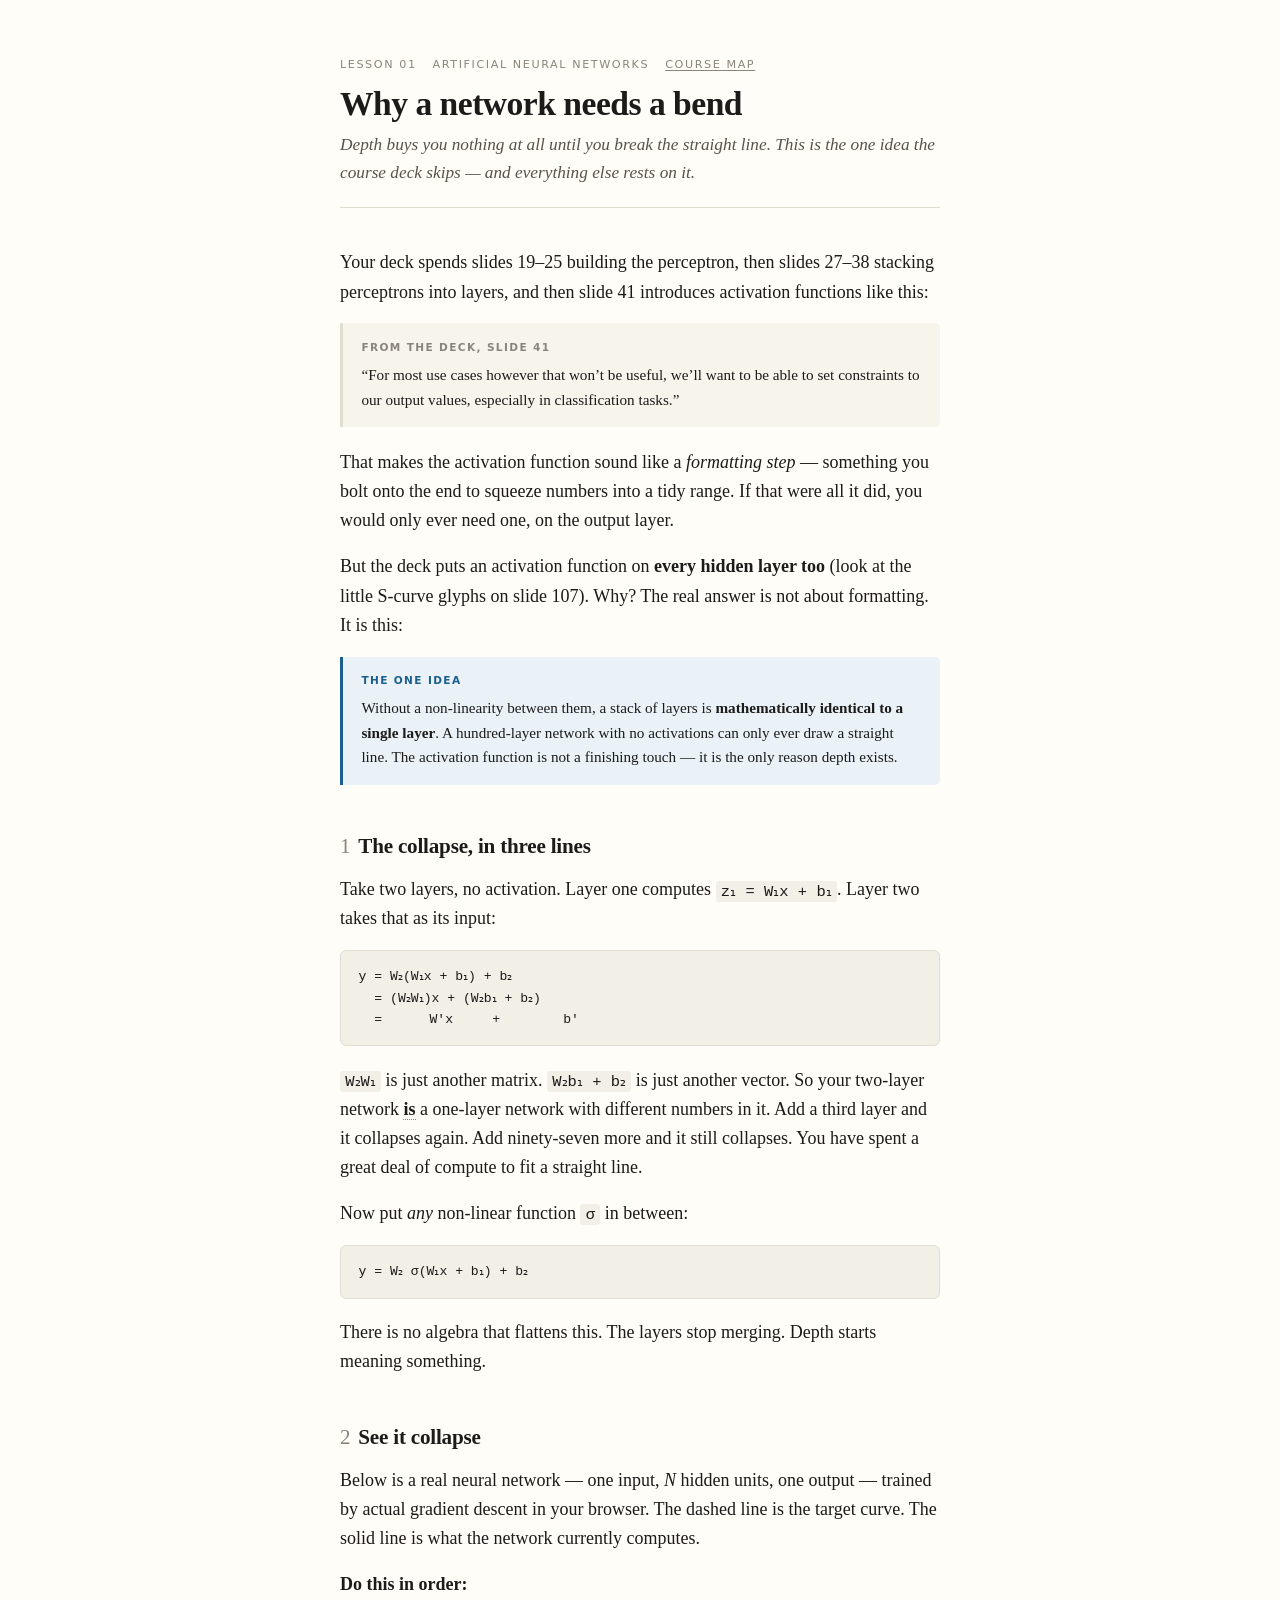
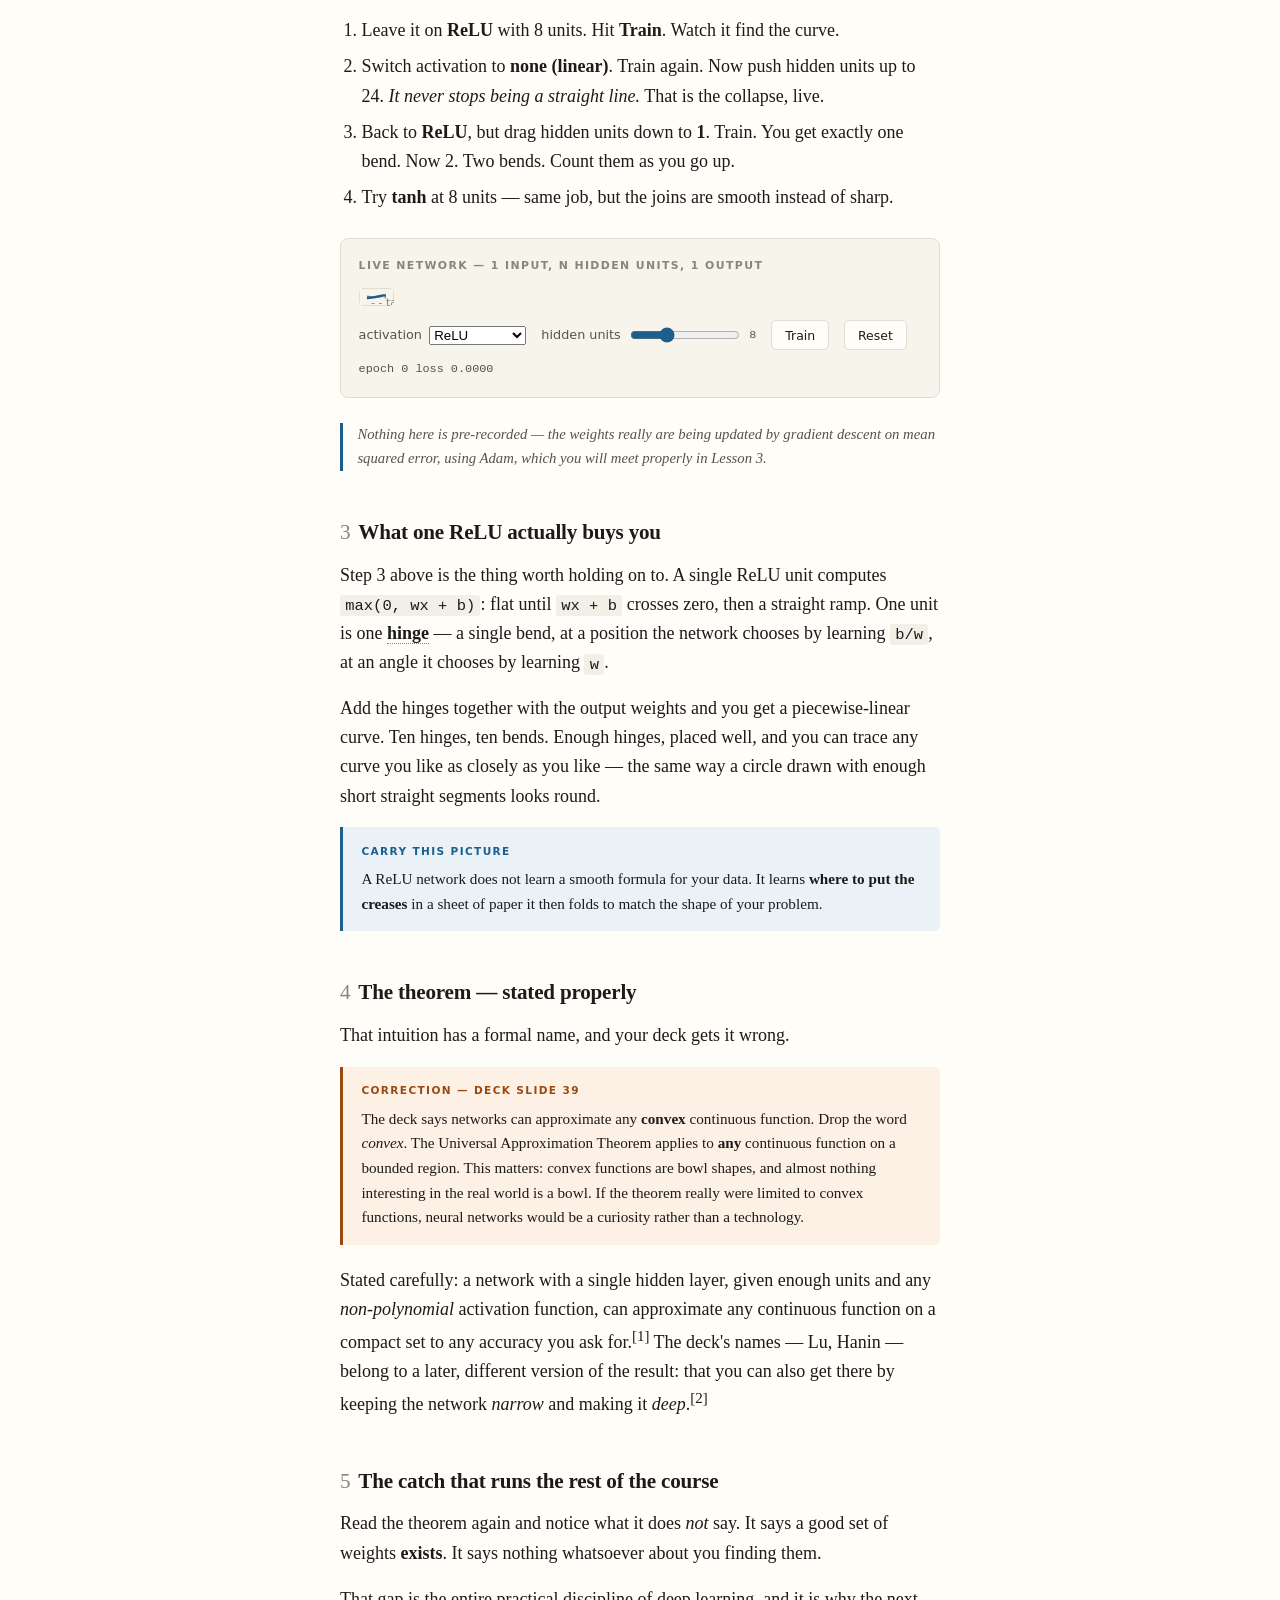
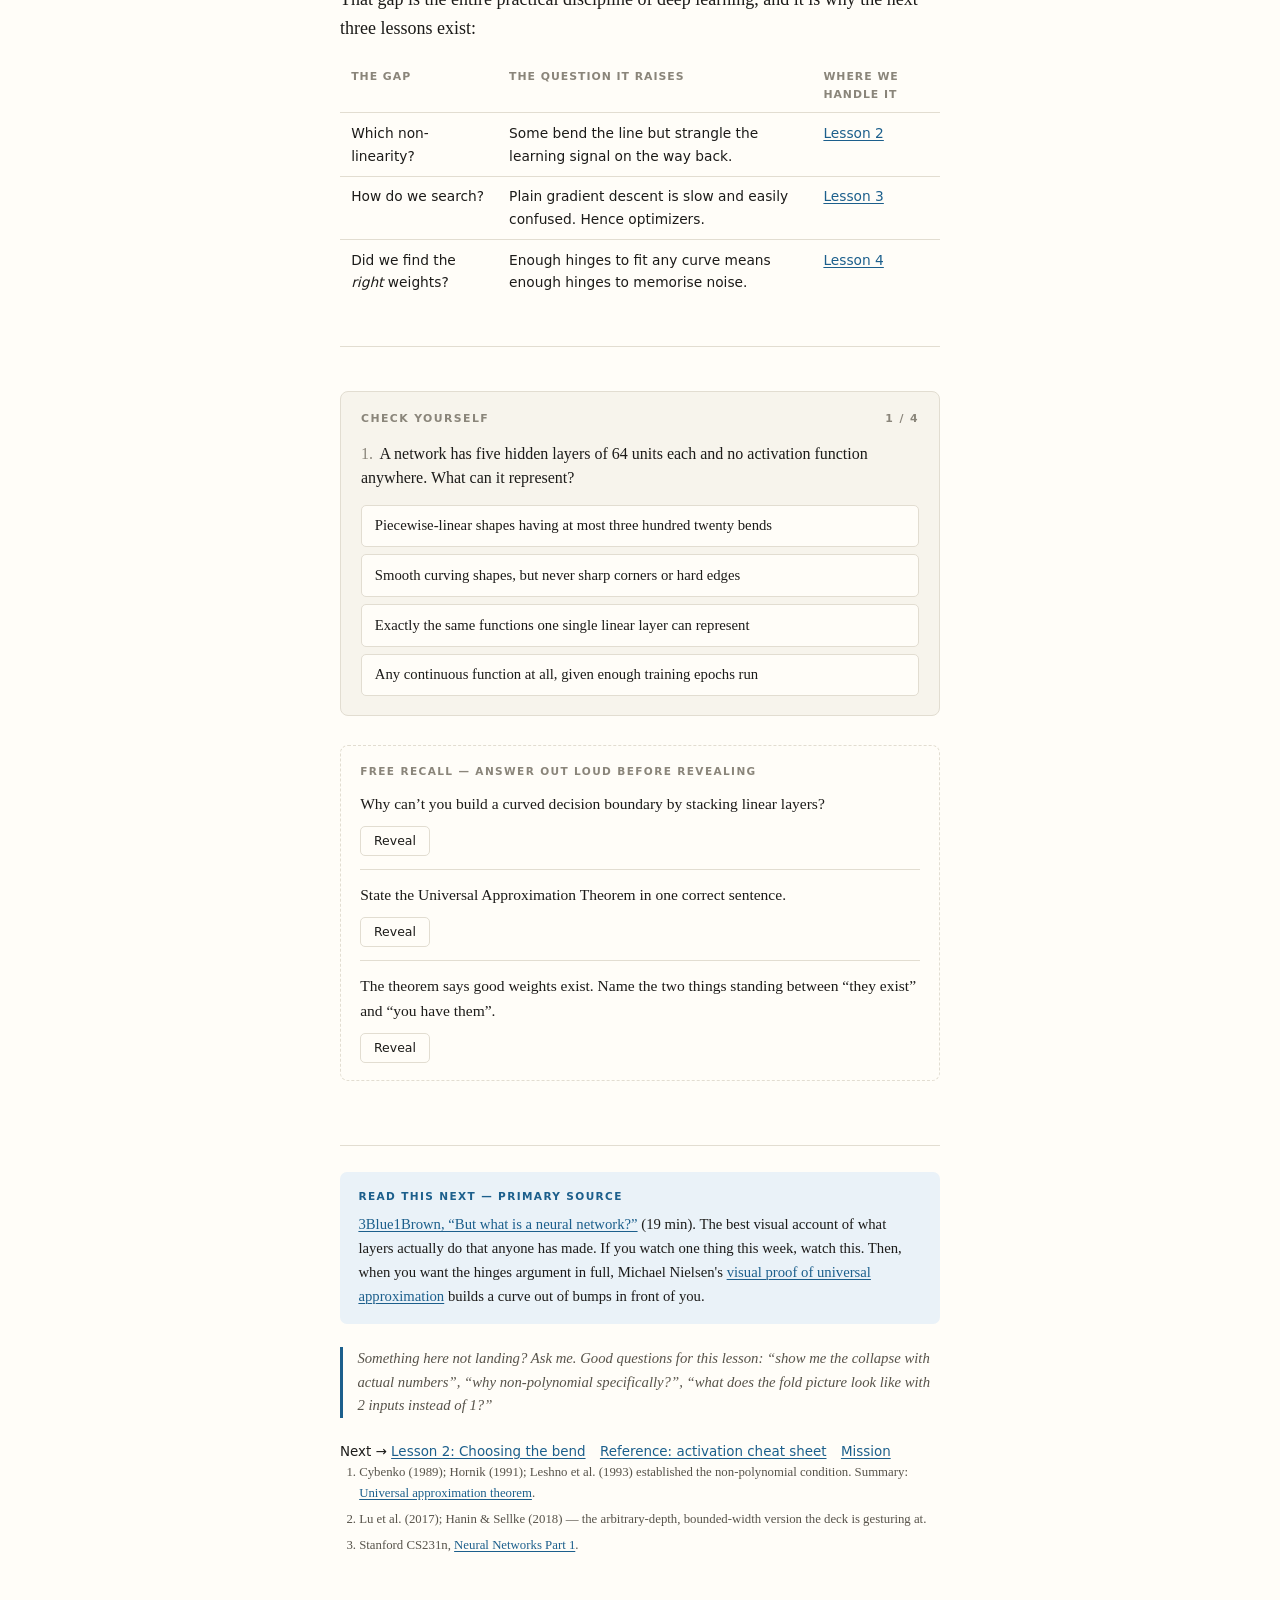
==== lessons/0001-why-networks-need-a-bend.html @ df0e8c30 "initial" ====
<!doctype html>
<html lang="en">
<head>
<meta charset="utf-8">
<meta name="viewport" content="width=device-width, initial-scale=1">
<title>Lesson 1 · Why a network needs a bend</title>
<link rel="stylesheet" href="../assets/course.css">
</head>
<body>
<main class="page">

<header class="masthead">
  <p class="eyebrow">
    <span>Lesson 01</span>
    <span>Artificial Neural Networks</span>
    <a href="../index.html">Course map</a>
  </p>
  <h1>Why a network needs a bend</h1>
  <p class="standfirst">Depth buys you nothing at all until you break the straight line. This is the
  one idea the course deck skips &mdash; and everything else rests on it.</p>
</header>

<p>Your deck spends slides 19&ndash;25 building the perceptron, then slides 27&ndash;38 stacking
perceptrons into layers, and then slide 41 introduces activation functions like this:</p>

<blockquote class="note">
  <span class="label">From the deck, slide 41</span>
  <p>&ldquo;For most use cases however that won&rsquo;t be useful, we&rsquo;ll want to be able to
  set constraints to our output values, especially in classification tasks.&rdquo;</p>
</blockquote>

<p>That makes the activation function sound like a <em>formatting step</em> &mdash; something you
bolt onto the end to squeeze numbers into a tidy range. If that were all it did, you would only
ever need one, on the output layer.</p>

<p>But the deck puts an activation function on <strong>every hidden layer too</strong> (look at the
little S-curve glyphs on slide 107). Why? The real answer is not about formatting. It is this:</p>

<div class="note intuition">
  <span class="label">The one idea</span>
  <p>Without a non-linearity between them, a stack of layers is <strong>mathematically identical
  to a single layer</strong>. A hundred-layer network with no activations can only ever draw a
  straight line. The activation function is not a finishing touch &mdash; it is the only reason
  depth exists.</p>
</div>

<h2><span class="num">1</span>The collapse, in three lines</h2>

<p>Take two layers, no activation. Layer one computes <code>z&#8321; = W&#8321;x + b&#8321;</code>.
Layer two takes that as its input:</p>

<pre><code>y = W&#8322;(W&#8321;x + b&#8321;) + b&#8322;
  = (W&#8322;W&#8321;)x + (W&#8322;b&#8321; + b&#8322;)
  =      W'x     +        b'</code></pre>

<p><code>W&#8322;W&#8321;</code> is just another matrix. <code>W&#8322;b&#8321; + b&#8322;</code> is
just another vector. So your two-layer network <em class="term">is</em> a one-layer network with
different numbers in it. Add a third layer and it collapses again. Add ninety-seven more and it
still collapses. You have spent a great deal of compute to fit a straight line.</p>

<p>Now put <em>any</em> non-linear function <code>&sigma;</code> in between:</p>

<pre><code>y = W&#8322; &sigma;(W&#8321;x + b&#8321;) + b&#8322;</code></pre>

<p>There is no algebra that flattens this. The layers stop merging. Depth starts meaning
something.</p>

<h2><span class="num">2</span>See it collapse</h2>

<p>Below is a real neural network &mdash; one input, <em>N</em> hidden units, one output &mdash;
trained by actual gradient descent in your browser. The dashed line is the target curve. The solid
line is what the network currently computes.</p>

<p><strong>Do this in order:</strong></p>

<ol>
  <li>Leave it on <strong>ReLU</strong> with 8 units. Hit <strong>Train</strong>. Watch it find the curve.</li>
  <li>Switch activation to <strong>none (linear)</strong>. Train again. Now push hidden units up to 24.
      <em>It never stops being a straight line.</em> That is the collapse, live.</li>
  <li>Back to <strong>ReLU</strong>, but drag hidden units down to <strong>1</strong>. Train. You get
      exactly one bend. Now 2. Two bends. Count them as you go up.</li>
  <li>Try <strong>tanh</strong> at 8 units &mdash; same job, but the joins are smooth instead of sharp.</li>
</ol>

<div class="panel" id="net-demo"></div>

<p class="ask">Nothing here is pre-recorded &mdash; the weights really are being updated by
gradient descent on mean squared error, using Adam, which you will meet properly in Lesson 3.</p>

<h2><span class="num">3</span>What one ReLU actually buys you</h2>

<p>Step 3 above is the thing worth holding on to. A single ReLU unit computes
<code>max(0, wx + b)</code>: flat until <code>wx + b</code> crosses zero, then a straight ramp. One
unit is one <em class="term">hinge</em> &mdash; a single bend, at a position the network chooses by
learning <code>b/w</code>, at an angle it chooses by learning <code>w</code>.</p>

<p>Add the hinges together with the output weights and you get a piecewise-linear curve. Ten hinges,
ten bends. Enough hinges, placed well, and you can trace any curve you like as closely as you like
&mdash; the same way a circle drawn with enough short straight segments looks round.</p>

<div class="note intuition">
  <span class="label">Carry this picture</span>
  <p>A ReLU network does not learn a smooth formula for your data. It learns <strong>where to put
  the creases</strong> in a sheet of paper it then folds to match the shape of your problem.</p>
</div>

<h2><span class="num">4</span>The theorem &mdash; stated properly</h2>

<p>That intuition has a formal name, and your deck gets it wrong.</p>

<div class="note correction">
  <span class="label">Correction &mdash; deck slide 39</span>
  <p>The deck says networks can approximate any <strong>convex</strong> continuous function.
  Drop the word <em>convex</em>. The Universal Approximation Theorem applies to <strong>any</strong>
  continuous function on a bounded region. This matters: convex functions are bowl shapes, and
  almost nothing interesting in the real world is a bowl. If the theorem really were limited to
  convex functions, neural networks would be a curiosity rather than a technology.</p>
</div>

<p>Stated carefully: a network with a single hidden layer, given enough units and any
<em>non-polynomial</em> activation function, can approximate any continuous function on a compact
set to any accuracy you ask for.<sup>[1]</sup> The deck's names &mdash; Lu, Hanin &mdash; belong to
a later, different version of the result: that you can also get there by keeping the network
<em>narrow</em> and making it <em>deep</em>.<sup>[2]</sup></p>

<h2><span class="num">5</span>The catch that runs the rest of the course</h2>

<p>Read the theorem again and notice what it does <em>not</em> say. It says a good set of weights
<strong>exists</strong>. It says nothing whatsoever about you finding them.</p>

<p>That gap is the entire practical discipline of deep learning, and it is why the next three
lessons exist:</p>

<div class="table-scroll">
<table>
  <thead><tr><th>The gap</th><th>The question it raises</th><th>Where we handle it</th></tr></thead>
  <tbody>
    <tr>
      <td>Which non-linearity?</td>
      <td>Some bend the line but strangle the learning signal on the way back.</td>
      <td><a href="0002-activation-functions.html">Lesson 2</a></td>
    </tr>
    <tr>
      <td>How do we search?</td>
      <td>Plain gradient descent is slow and easily confused. Hence optimizers.</td>
      <td><a href="0003-optimizers.html">Lesson 3</a></td>
    </tr>
    <tr>
      <td>Did we find the <em>right</em> weights?</td>
      <td>Enough hinges to fit any curve means enough hinges to memorise noise.</td>
      <td><a href="0004-keras-control-panel.html">Lesson 4</a></td>
    </tr>
  </tbody>
</table>
</div>

<hr>

<div id="quiz"></div>
<div id="recall"></div>

<footer class="lesson-foot">

  <div class="source-box">
    <span class="label">Read this next &mdash; primary source</span>
    <p><a href="https://www.3blue1brown.com/lessons/neural-networks">3Blue1Brown, &ldquo;But what
    is a neural network?&rdquo;</a> (19 min). The best visual account of what layers actually do
    that anyone has made. If you watch one thing this week, watch this. Then, when you want the
    hinges argument in full, Michael Nielsen's
    <a href="http://neuralnetworksanddeeplearning.com/chap4.html">visual proof of universal
    approximation</a> builds a curve out of bumps in front of you.</p>
  </div>

  <p class="ask">Something here not landing? Ask me. Good questions for this lesson:
  &ldquo;show me the collapse with actual numbers&rdquo;, &ldquo;why non-polynomial
  specifically?&rdquo;, &ldquo;what does the fold picture look like with 2 inputs instead of
  1?&rdquo;</p>

  <div class="next-links">
    <span>Next &rarr; <a href="0002-activation-functions.html">Lesson 2: Choosing the bend</a></span>
    <span><a href="../reference/activation-functions.html">Reference: activation cheat sheet</a></span>
    <span><a href="../MISSION.md">Mission</a></span>
  </div>

  <div class="refs">
    <ol>
      <li>Cybenko (1989); Hornik (1991); Leshno et al. (1993) established the non-polynomial
      condition. Summary:
      <a href="https://en.wikipedia.org/wiki/Universal_approximation_theorem">Universal
      approximation theorem</a>.</li>
      <li>Lu et al. (2017); Hanin &amp; Sellke (2018) &mdash; the arbitrary-depth, bounded-width
      version the deck is gesturing at.</li>
      <li>Stanford CS231n,
      <a href="https://cs231n.github.io/neural-networks-1/">Neural Networks Part 1</a>.</li>
    </ol>
  </div>

</footer>

</main>

<script src="../assets/plot.js"></script>
<script src="../assets/net1d.js"></script>
<script src="../assets/quiz.js"></script>
<script>
Net1D.mount('#net-demo', {
  xRange: [-3, 3],
  yRange: [-1.6, 1.6],
  target: function (x) { return 0.85 * Math.sin(1.6 * x) + 0.25 * Math.sin(3.1 * x); }
});

Quiz.mount('#quiz', {
  title: 'Check yourself',
  questions: [
    {
      q: 'A network has five hidden layers of 64 units each and no activation function anywhere. What can it represent?',
      options: [
        'Exactly the same functions one single linear layer can represent',
        'Any continuous function at all, given enough training epochs run',
        'Smooth curving shapes, but never sharp corners or hard edges',
        'Piecewise-linear shapes having at most three hundred twenty bends'
      ],
      answer: 0,
      why: 'The layers multiply together into one matrix and one bias vector. Five layers, fifty, or five hundred &mdash; with no non-linearity it is algebraically a single linear layer, and it draws a straight line.'
    },
    {
      q: 'Deck slide 39 claims networks can approximate any <em>convex</em> continuous function. What is wrong with it?',
      options: [
        'Convexity is not required at all; any continuous function qualifies',
        'The result only holds for networks having two or more hidden layers',
        'The result requires that the activation function be a polynomial one',
        'The claim holds for classification problems but never for regression'
      ],
      answer: 0,
      why: 'The theorem covers any continuous function on a bounded region. Restricting it to convex functions would make it nearly worthless, since real-world target functions are rarely bowl-shaped.'
    },
    {
      q: 'The Universal Approximation Theorem guarantees several things. Which of these is NOT one of them?',
      options: [
        'That gradient descent will actually manage to find those good weights',
        'That a wide enough single hidden layer can fit the function closely',
        'That the approximation error can be driven as small as you require',
        'That almost any non-polynomial activation function is good enough'
      ],
      answer: 0,
      why: 'It is an existence result. It promises the weights are out there; it says nothing about training reaching them. Closing that gap is what optimizers, activations and regularization are all for.'
    },
    {
      q: 'In a network with one input and N ReLU hidden units, what does each single hidden unit contribute?',
      options: [
        'One bend, placed where that unit&rsquo;s own input crosses through zero',
        'One smooth S-shaped curve, always centred on the origin of the input',
        'One multiplication of the whole output curve by a learned constant',
        'One complete copy of the target function the network is learning to fit'
      ],
      answer: 0,
      why: 'ReLU is flat then sloped, with the kink at wx + b = 0. The unit learns where to put its bend and how steep to make it. Sum the bends and you get the piecewise-linear curve you watched appear above.'
    }
  ]
});

Recall.mount('#recall', {
  title: 'Free recall — answer out loud before revealing',
  items: [
    {
      prompt: 'Why can&rsquo;t you build a curved decision boundary by stacking linear layers?',
      answer: 'Because composing linear maps gives a linear map: W&#8322;(W&#8321;x + b&#8321;) + b&#8322; = (W&#8322;W&#8321;)x + (W&#8322;b&#8321; + b&#8322;). The stack collapses to one layer, and a linear map can only ever produce a straight line (or a flat plane).'
    },
    {
      prompt: 'State the Universal Approximation Theorem in one correct sentence.',
      answer: 'A network with one hidden layer, enough units, and a non-polynomial activation can approximate any continuous function on a compact set to arbitrary accuracy. Note: <em>any</em> continuous function &mdash; not just convex ones.'
    },
    {
      prompt: 'The theorem says good weights exist. Name the two things standing between &ldquo;they exist&rdquo; and &ldquo;you have them&rdquo;.',
      answer: '(1) <strong>Optimization</strong> &mdash; gradient descent has to actually find them, and it is a local, greedy, noisy search. (2) <strong>Generalization</strong> &mdash; a network with enough capacity to fit any curve also has enough capacity to memorise the noise in your training set, so fitting is not the same as learning.'
    }
  ]
});
</script>
</body>
</html>
---- assets/course.css ----
/* ============================================================
   ANN Course - shared stylesheet
   Tufte-inspired: quiet typography, generous margins, prints well.
   Linked by every lesson and reference sheet in this workspace.
   ============================================================ */

:root {
  --paper:      #fffdf8;
  --paper-2:    #f7f4ec;
  --ink:        #1c1b19;
  --ink-soft:   #57534a;
  --ink-faint:  #8a857a;
  --rule:       #e2ddd1;
  --accent:     #1c5f8c;
  --accent-bg:  #eaf2f8;
  --warn:       #9a4a10;
  --warn-bg:    #fdf1e6;
  --good:       #1f6b45;
  --good-bg:    #e9f5ee;
  --bad:        #a32b2b;
  --bad-bg:     #fbeded;
  --code-bg:    #f2efe7;
  --measure:    40rem;
}

@media (prefers-color-scheme: dark) {
  :root:not([data-theme="light"]) {
    --paper:     #15171b;
    --paper-2:   #1c1f25;
    --ink:       #e6e3dc;
    --ink-soft:  #a8a49b;
    --ink-faint: #7c786f;
    --rule:      #2e323a;
    --accent:    #6fb3dd;
    --accent-bg: #17252f;
    --warn:      #e0a06a;
    --warn-bg:   #2a2019;
    --good:      #74c79b;
    --good-bg:   #16261e;
    --bad:       #e08a8a;
    --bad-bg:    #2a1a1a;
    --code-bg:   #1e2127;
  }
}

:root[data-theme="dark"] {
  --paper:     #15171b;
  --paper-2:   #1c1f25;
  --ink:       #e6e3dc;
  --ink-soft:  #a8a49b;
  --ink-faint: #7c786f;
  --rule:      #2e323a;
  --accent:    #6fb3dd;
  --accent-bg: #17252f;
  --warn:      #e0a06a;
  --warn-bg:   #2a2019;
  --good:      #74c79b;
  --good-bg:   #16261e;
  --bad:       #e08a8a;
  --bad-bg:    #2a1a1a;
  --code-bg:   #1e2127;
}

* { box-sizing: border-box; }

body {
  margin: 0;
  background: var(--paper);
  color: var(--ink);
  font-family: "Iowan Old Style", "Palatino Linotype", Palatino, Georgia, "Times New Roman", serif;
  font-size: 18px;
  line-height: 1.62;
  -webkit-font-smoothing: antialiased;
}

.page {
  max-width: var(--measure);
  margin: 0 auto;
  padding-block: 3.5rem 6rem;
  padding-left: 1.25rem;
  padding-right: 1.25rem;
}

/* ---------- masthead ---------- */

.masthead {
  border-bottom: 1px solid var(--rule);
  padding-bottom: 1.25rem;
  margin-bottom: 2.5rem;
}

.eyebrow {
  font-family: ui-sans-serif, system-ui, -apple-system, "Segoe UI", sans-serif;
  font-size: .7rem;
  letter-spacing: .14em;
  text-transform: uppercase;
  color: var(--ink-faint);
  margin: 0 0 .6rem;
  display: flex;
  flex-wrap: wrap;
  gap: .5rem 1rem;
  align-items: baseline;
}

.eyebrow a { color: var(--ink-faint); }

h1 {
  font-size: 2.1rem;
  line-height: 1.18;
  font-weight: 600;
  margin: 0 0 .5rem;
  letter-spacing: -.015em;
}

.standfirst {
  color: var(--ink-soft);
  font-size: 1.08rem;
  font-style: italic;
  margin: 0;
}

h2 {
  font-size: 1.32rem;
  font-weight: 600;
  margin: 3rem 0 .9rem;
  letter-spacing: -.01em;
  line-height: 1.3;
}

h2 .num {
  color: var(--ink-faint);
  font-variant-numeric: tabular-nums;
  font-weight: 400;
  margin-right: .5rem;
}

h3 {
  font-size: 1.04rem;
  font-weight: 600;
  margin: 2rem 0 .6rem;
}

p { margin: 0 0 1.05rem; }

a { color: var(--accent); text-decoration-thickness: 1px; text-underline-offset: 2px; }

strong { font-weight: 600; }

em.term {
  font-style: normal;
  font-weight: 600;
  border-bottom: 1.5px dotted var(--ink-faint);
}

ul, ol { margin: 0 0 1.05rem; padding-left: 1.35rem; }
li { margin-bottom: .45rem; }

hr {
  border: 0;
  border-top: 1px solid var(--rule);
  margin: 2.75rem 0;
}

/* ---------- code ---------- */

code {
  font-family: ui-monospace, "SF Mono", "Cascadia Mono", Menlo, Consolas, monospace;
  font-size: .86em;
  background: var(--code-bg);
  padding: .1em .34em;
  border-radius: 3px;
}

pre {
  background: var(--code-bg);
  border: 1px solid var(--rule);
  border-radius: 6px;
  padding: .95rem 1.1rem;
  overflow-x: auto;
  font-size: .82rem;
  line-height: 1.62;
  margin: 0 0 1.2rem;
}

pre code { background: none; padding: 0; font-size: 1em; }

.c-com { color: var(--ink-faint); font-style: italic; }
.c-kw  { color: var(--accent); }
.c-str { color: var(--good); }

/* ---------- callouts ---------- */

.note {
  border-left: 3px solid var(--rule);
  background: var(--paper-2);
  padding: .95rem 1.15rem;
  margin: 0 0 1.3rem;
  border-radius: 0 5px 5px 0;
  font-size: .95rem;
}

.note > :last-child { margin-bottom: 0; }

.note .label {
  font-family: ui-sans-serif, system-ui, sans-serif;
  font-size: .66rem;
  letter-spacing: .13em;
  text-transform: uppercase;
  font-weight: 600;
  display: block;
  margin-bottom: .45rem;
  color: var(--ink-faint);
}

.note.intuition { border-left-color: var(--accent); background: var(--accent-bg); }
.note.intuition .label { color: var(--accent); }

.note.correction { border-left-color: var(--warn); background: var(--warn-bg); }
.note.correction .label { color: var(--warn); }

.note.watch { border-left-color: var(--bad); background: var(--bad-bg); }
.note.watch .label { color: var(--bad); }

/* ---------- figures and interactive panels ---------- */

figure { margin: 1.6rem 0 1.8rem; padding: 0; }

figcaption {
  font-size: .82rem;
  color: var(--ink-soft);
  line-height: 1.5;
  margin-top: .6rem;
}

.panel {
  border: 1px solid var(--rule);
  border-radius: 8px;
  background: var(--paper-2);
  padding: 1.1rem;
  margin: 1.6rem 0;
}

.panel h4 {
  font-family: ui-sans-serif, system-ui, sans-serif;
  font-size: .68rem;
  letter-spacing: .13em;
  text-transform: uppercase;
  color: var(--ink-faint);
  margin: 0 0 .85rem;
  font-weight: 600;
}

canvas { display: block; max-width: 100%; border-radius: 5px; }

.controls {
  display: flex;
  flex-wrap: wrap;
  gap: .6rem .95rem;
  align-items: center;
  margin-top: .9rem;
  font-family: ui-sans-serif, system-ui, sans-serif;
  font-size: .8rem;
}

.controls label {
  display: flex;
  align-items: center;
  gap: .45rem;
  color: var(--ink-soft);
}

.controls input[type=range] { width: 110px; accent-color: var(--accent); }

.btn {
  font-family: ui-sans-serif, system-ui, sans-serif;
  font-size: .78rem;
  font-weight: 500;
  padding: .4rem .8rem;
  border: 1px solid var(--rule);
  background: var(--paper);
  color: var(--ink);
  border-radius: 5px;
  cursor: pointer;
}

.btn:hover { border-color: var(--accent); color: var(--accent); }
.btn.on { background: var(--accent); color: var(--paper); border-color: var(--accent); }

.readout {
  font-family: ui-monospace, Menlo, Consolas, monospace;
  font-size: .74rem;
  color: var(--ink-soft);
  font-variant-numeric: tabular-nums;
}

.swatch {
  display: inline-block;
  width: .7rem;
  height: .7rem;
  border-radius: 2px;
  margin-right: .3rem;
  vertical-align: baseline;
}

/* ---------- tables ---------- */

table {
  width: 100%;
  border-collapse: collapse;
  font-size: .86rem;
  margin: 0 0 1.4rem;
  font-family: ui-sans-serif, system-ui, sans-serif;
}

th, td {
  text-align: left;
  padding: .55rem .7rem;
  border-bottom: 1px solid var(--rule);
  vertical-align: top;
}

th {
  font-size: .68rem;
  letter-spacing: .09em;
  text-transform: uppercase;
  color: var(--ink-faint);
  font-weight: 600;
  border-bottom-width: 1.5px;
}

tbody tr:last-child td { border-bottom: none; }

td code { font-size: .82em; }

.table-scroll { overflow-x: auto; margin-bottom: 1.4rem; }
.table-scroll table { margin-bottom: 0; min-width: 30rem; }

/* ---------- quiz widget (assets/quiz.js) ---------- */

.quiz {
  border: 1px solid var(--rule);
  border-radius: 8px;
  background: var(--paper-2);
  padding: 1.15rem 1.25rem;
  margin: 1.8rem 0;
}

.quiz-head {
  display: flex;
  justify-content: space-between;
  align-items: baseline;
  font-family: ui-sans-serif, system-ui, sans-serif;
  font-size: .68rem;
  letter-spacing: .13em;
  text-transform: uppercase;
  color: var(--ink-faint);
  font-weight: 600;
  margin-bottom: .9rem;
}

.quiz-q { font-size: 1rem; margin: 0 0 .9rem; line-height: 1.5; }
.quiz-q .qnum { color: var(--ink-faint); margin-right: .4rem; }

.quiz-opts { display: flex; flex-direction: column; gap: .45rem; }

.quiz-opt {
  text-align: left;
  font-family: inherit;
  font-size: .92rem;
  line-height: 1.45;
  padding: .6rem .8rem;
  border: 1px solid var(--rule);
  background: var(--paper);
  color: var(--ink);
  border-radius: 5px;
  cursor: pointer;
  transition: border-color .12s, background .12s;
}

.quiz-opt:hover:not(:disabled) { border-color: var(--accent); }
.quiz-opt:disabled { cursor: default; opacity: .7; }
.quiz-opt.correct { background: var(--good-bg); border-color: var(--good); opacity: 1; }
.quiz-opt.wrong   { background: var(--bad-bg);  border-color: var(--bad);  opacity: 1; }

.quiz-why {
  margin-top: .9rem;
  padding: .75rem .9rem;
  border-radius: 5px;
  background: var(--paper);
  border: 1px solid var(--rule);
  font-size: .89rem;
  line-height: 1.55;
}

.quiz-why .verdict { font-weight: 600; }
.quiz-why.ok .verdict { color: var(--good); }
.quiz-why.no .verdict { color: var(--bad); }

.quiz-nav {
  margin-top: 1rem;
  display: flex;
  justify-content: space-between;
  align-items: center;
  gap: .8rem;
}

.quiz-done { text-align: center; padding: 1rem 0; }
.quiz-score { font-size: 1.6rem; font-weight: 600; }
.quiz-msg { color: var(--ink-soft); font-size: .92rem; margin: .4rem 0 1rem; }

/* ---------- recall widget (assets/quiz.js) ---------- */

.recall {
  border: 1px dashed var(--rule);
  border-radius: 8px;
  padding: 1.1rem 1.2rem;
  margin: 1.8rem 0;
}

.recall .label {
  font-family: ui-sans-serif, system-ui, sans-serif;
  font-size: .66rem;
  letter-spacing: .13em;
  text-transform: uppercase;
  color: var(--ink-faint);
  font-weight: 600;
  display: block;
  margin-bottom: .7rem;
}

.recall-item { border-top: 1px solid var(--rule); padding-top: .8rem; margin-top: .8rem; }
.recall-item:first-of-type { border-top: 0; padding-top: 0; margin-top: 0; }
.recall-prompt { font-size: .97rem; margin: 0 0 .55rem; }

.recall-ans {
  font-size: .89rem;
  color: var(--ink-soft);
  background: var(--paper-2);
  border-radius: 5px;
  padding: .65rem .8rem;
  margin-top: .55rem;
  line-height: 1.55;
}

/* ---------- footer ---------- */

.lesson-foot {
  margin-top: 4rem;
  border-top: 1px solid var(--rule);
  padding-top: 1.6rem;
  font-size: .9rem;
}

.source-box {
  background: var(--accent-bg);
  border-radius: 7px;
  padding: 1rem 1.15rem;
  margin-bottom: 1.4rem;
}

.source-box .label {
  font-family: ui-sans-serif, system-ui, sans-serif;
  font-size: .66rem;
  letter-spacing: .13em;
  text-transform: uppercase;
  color: var(--accent);
  font-weight: 600;
  display: block;
  margin-bottom: .5rem;
}

.source-box p { margin: 0; font-size: .92rem; }

.ask {
  color: var(--ink-soft);
  font-style: italic;
  font-size: .92rem;
  border-left: 3px solid var(--accent);
  padding-left: .9rem;
  margin: 1.4rem 0;
}

.next-links {
  display: flex;
  flex-wrap: wrap;
  gap: .5rem .9rem;
  font-family: ui-sans-serif, system-ui, sans-serif;
  font-size: .84rem;
  margin-top: 1.2rem;
}

.refs { font-size: .8rem; color: var(--ink-soft); line-height: 1.6; }
.refs ol { padding-left: 1.2rem; }
.refs li { margin-bottom: .35rem; }

/* ---------- responsive ---------- */

@media (max-width: 480px) {
  body { font-size: 17px; }
  .page { padding-block: 2.25rem 4rem; }
  h1 { font-size: 1.7rem; }
  h2 { font-size: 1.2rem; }
  .controls input[type=range] { width: 88px; }
}

/* ---------- print ---------- */

@media print {
  :root {
    --paper: #fff; --paper-2: #fafafa; --ink: #000; --ink-soft: #333;
    --ink-faint: #666; --rule: #ccc; --code-bg: #f4f4f4; --accent: #14496b;
    --accent-bg: #f0f5f9;
  }
  body { font-size: 10.5pt; }
  .page { max-width: none; padding: 0; }
  .quiz, .recall, .panel { break-inside: avoid; border: 1px solid #ccc; }
  .quiz-opt { border: 1px solid #ccc; }
  h2, h3 { break-after: avoid; }
  figure, table, pre { break-inside: avoid; }
  a { text-decoration: none; }
  a[href^="http"]::after { content: " (" attr(href) ")"; font-size: 8pt; color: #777; }
  .no-print { display: none !important; }
}
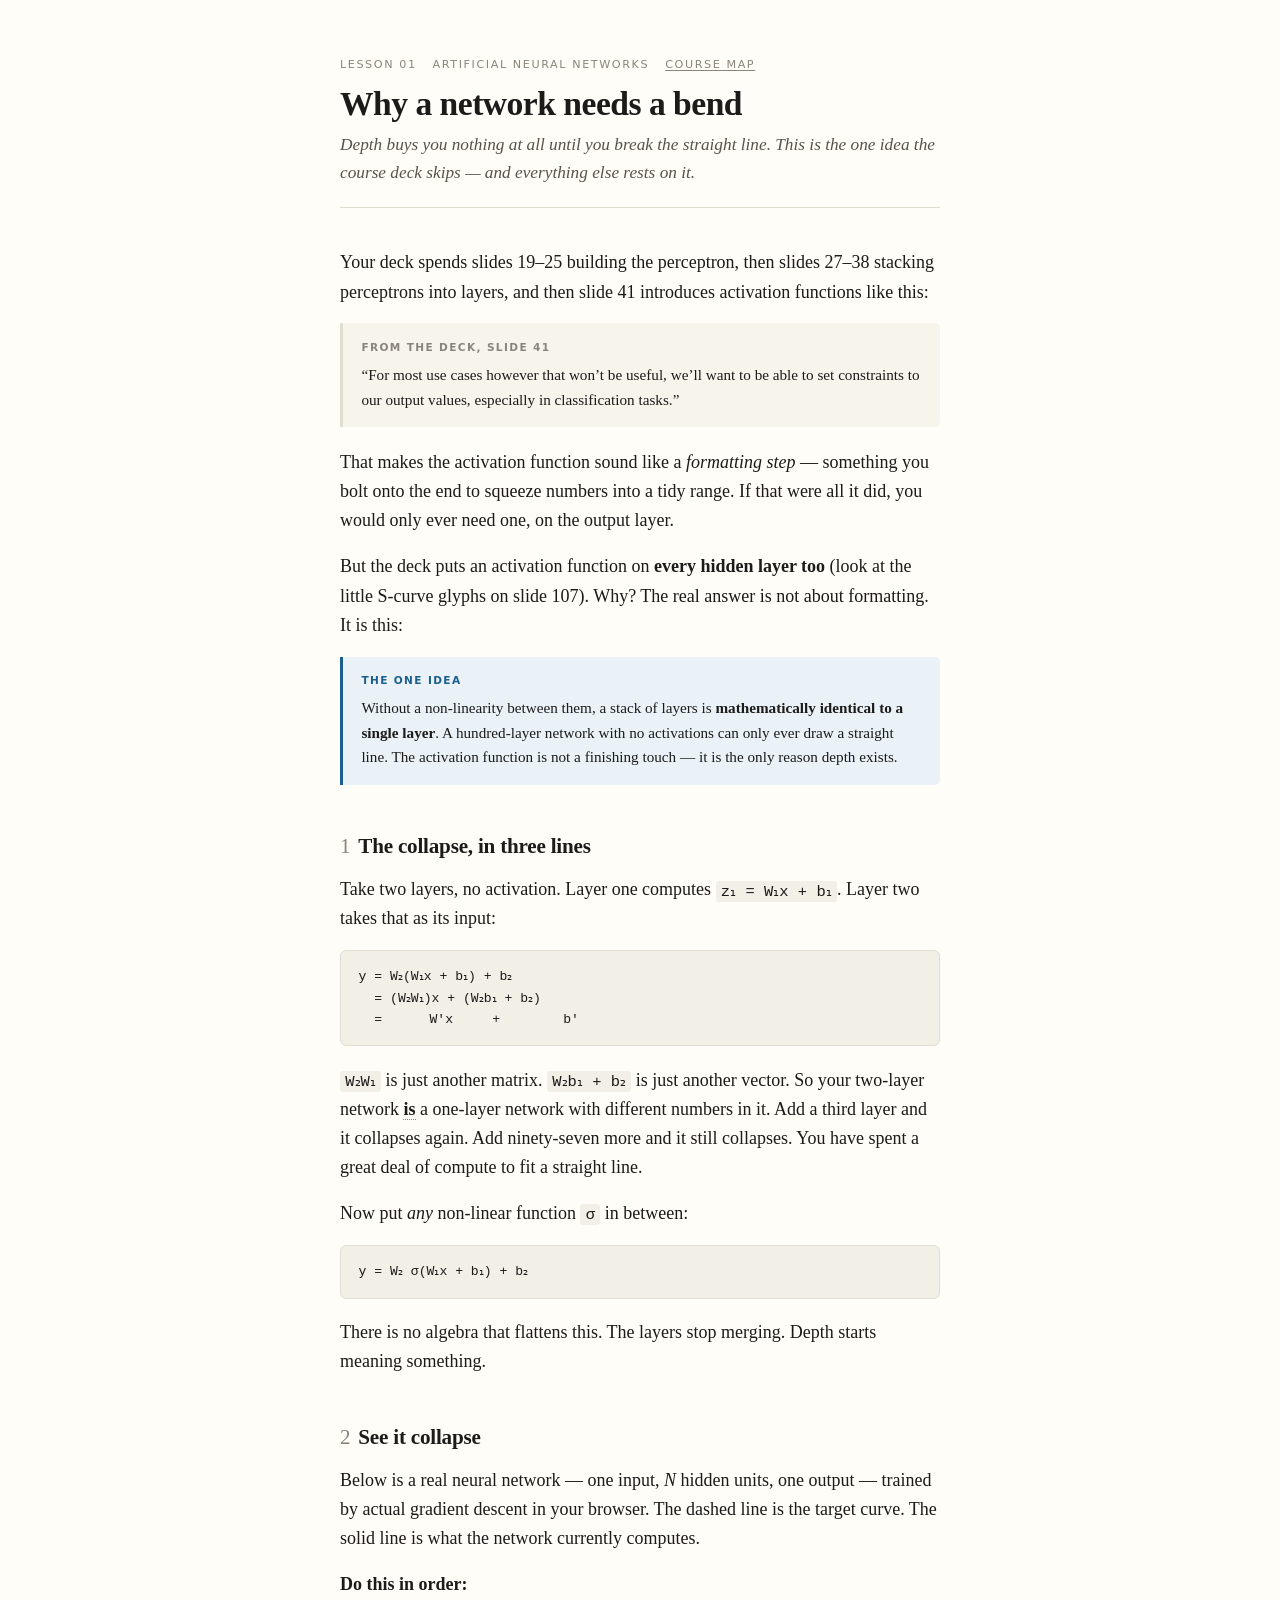
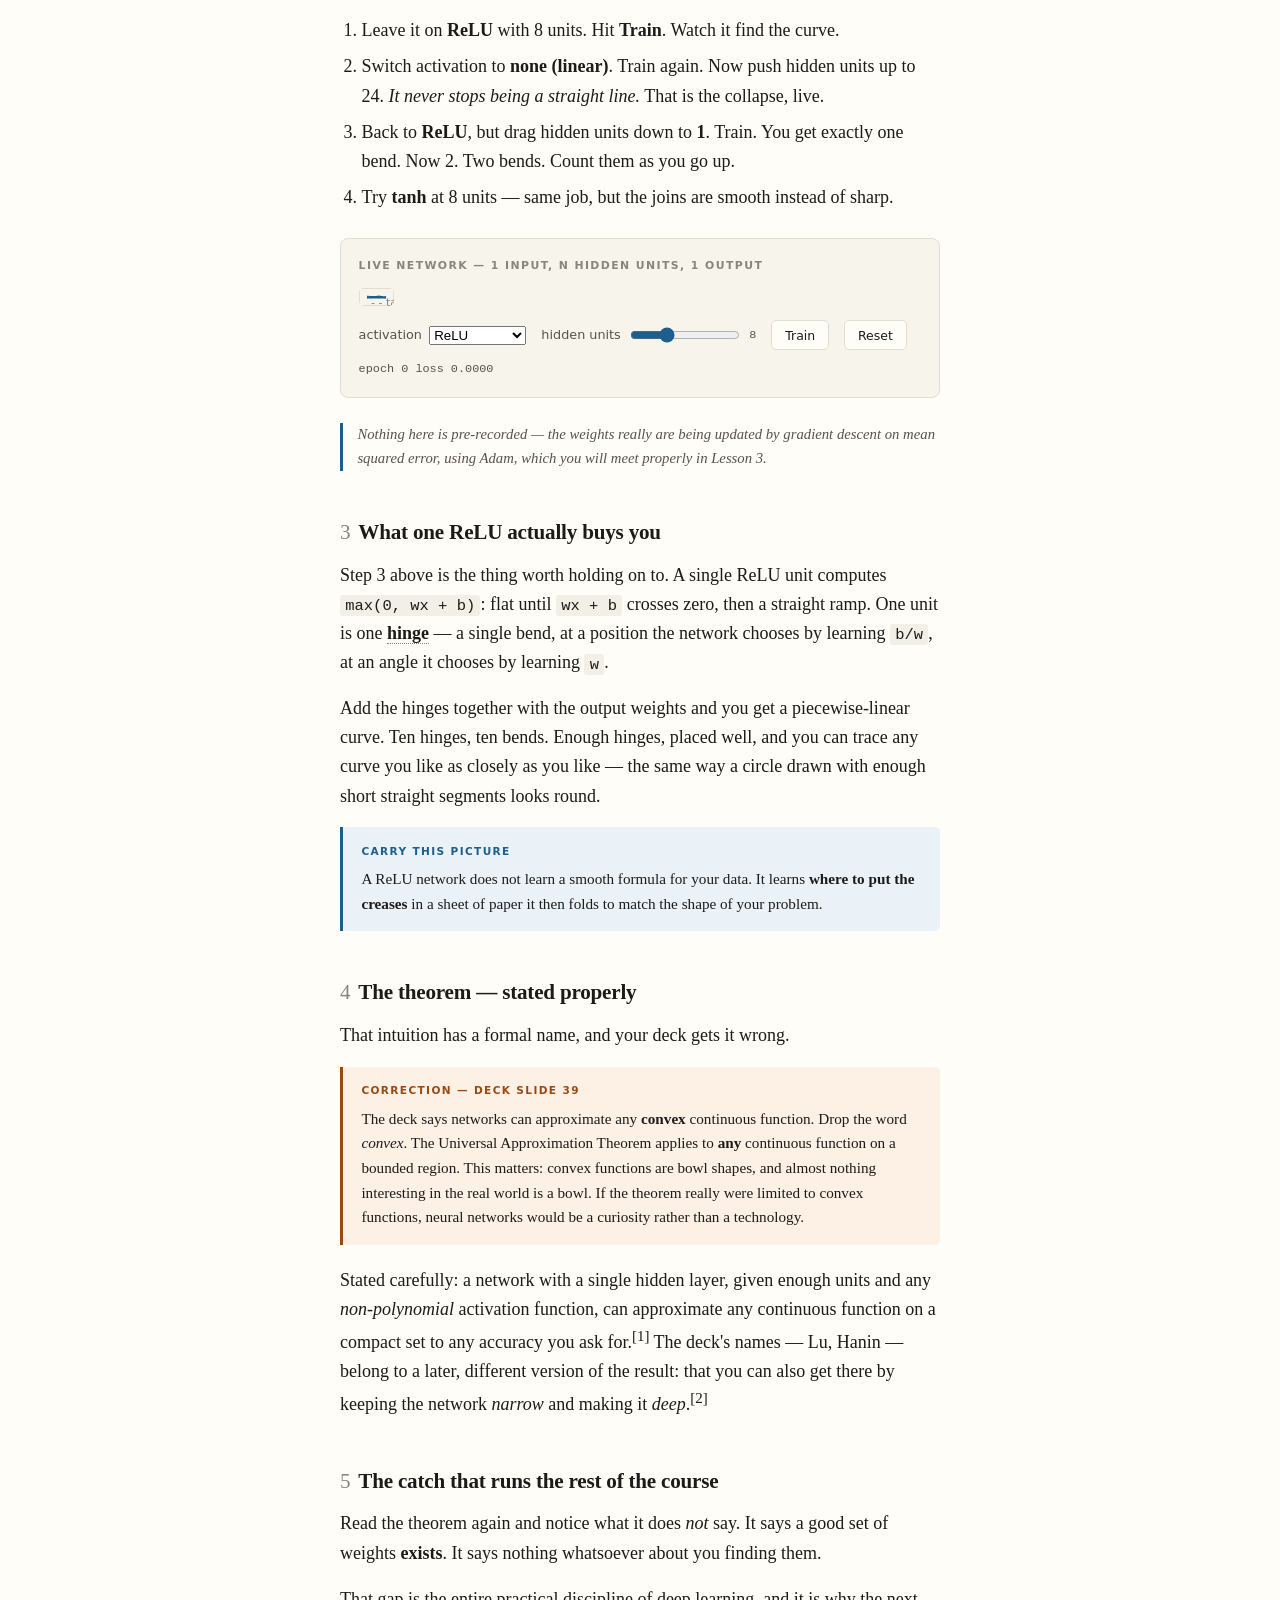
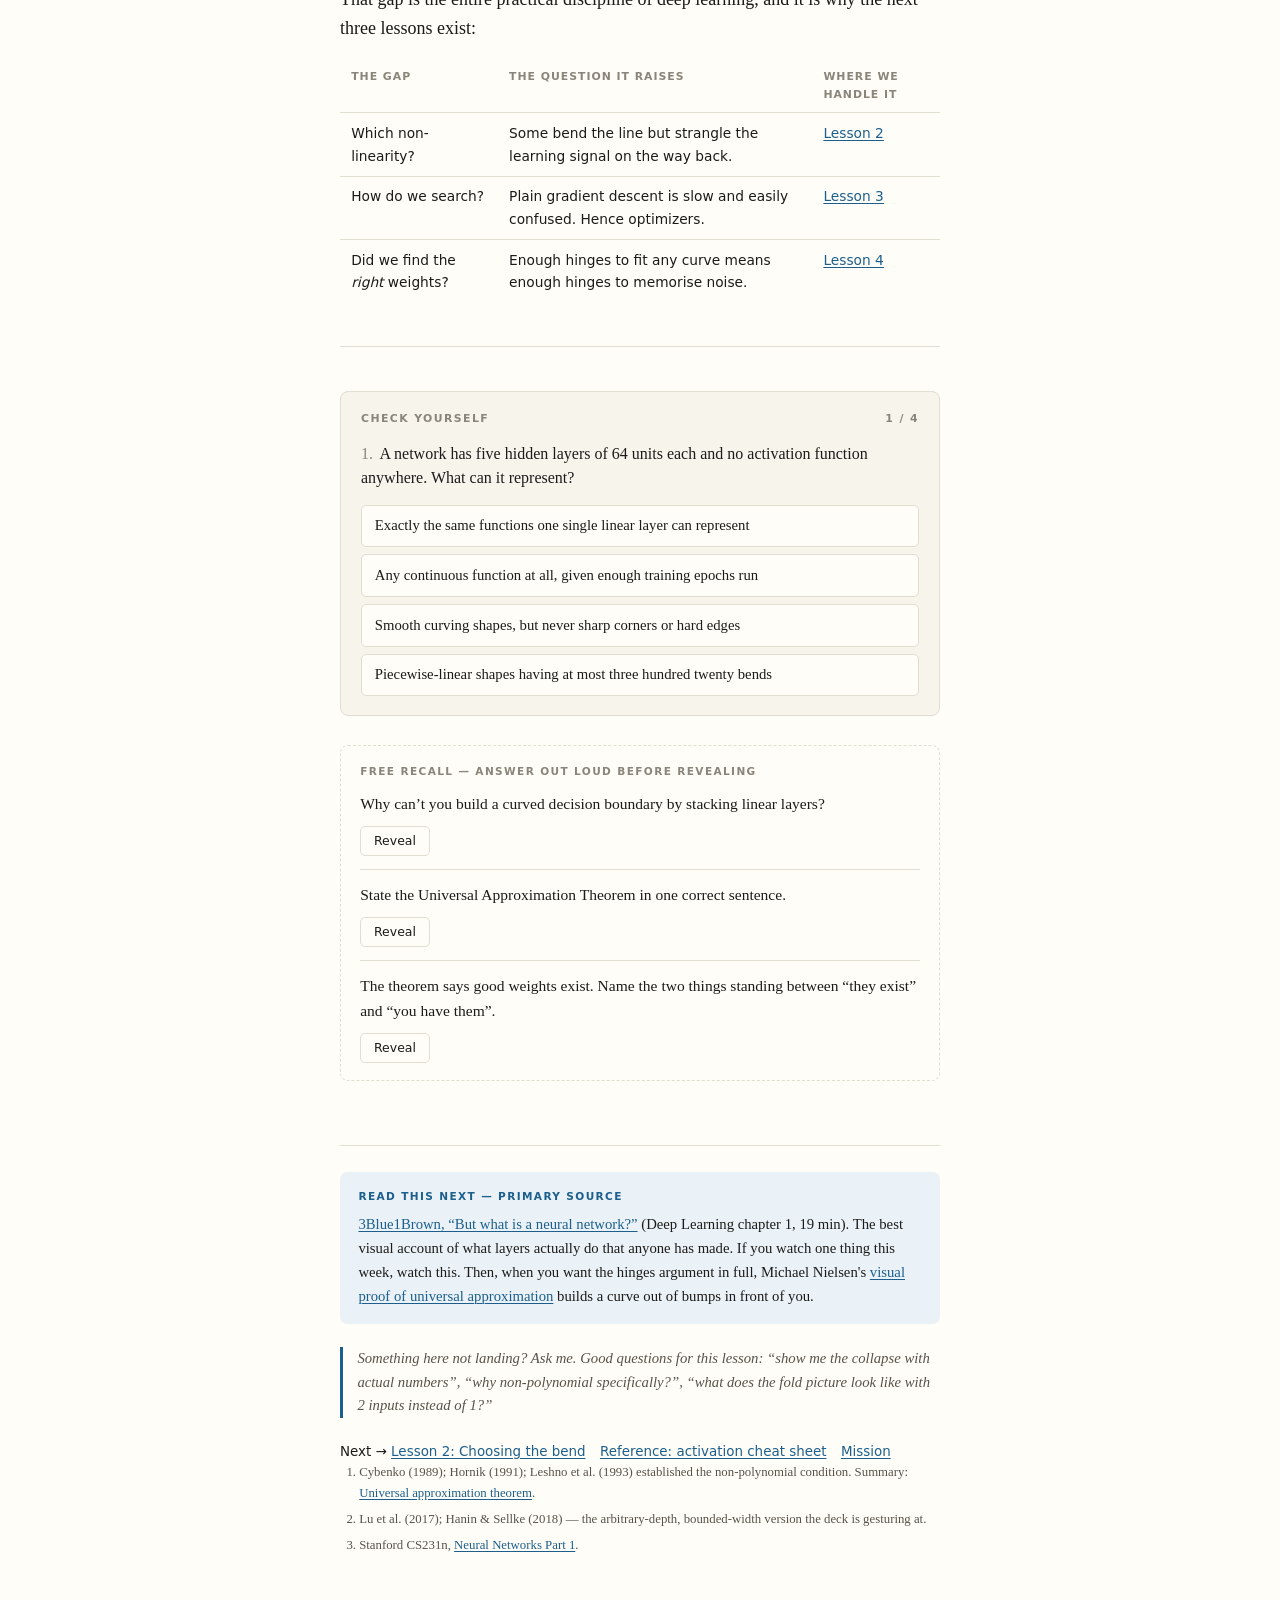
==== commit e64ad7a7: "url fixes" ====
--- a/lessons/0001-why-networks-need-a-bend.html
+++ b/lessons/0001-why-networks-need-a-bend.html
@@ -163,8 +163,8 @@
 
   <div class="source-box">
     <span class="label">Read this next &mdash; primary source</span>
-    <p><a href="https://www.3blue1brown.com/lessons/neural-networks">3Blue1Brown, &ldquo;But what
-    is a neural network?&rdquo;</a> (19 min). The best visual account of what layers actually do
+    <p><a href="https://www.youtube.com/watch?v=aircAruvnKk">3Blue1Brown, &ldquo;But what
+    is a neural network?&rdquo;</a> (Deep Learning chapter 1, 19 min). The best visual account of what layers actually do
     that anyone has made. If you watch one thing this week, watch this. Then, when you want the
     hinges argument in full, Michael Nielsen's
     <a href="http://neuralnetworksanddeeplearning.com/chap4.html">visual proof of universal
